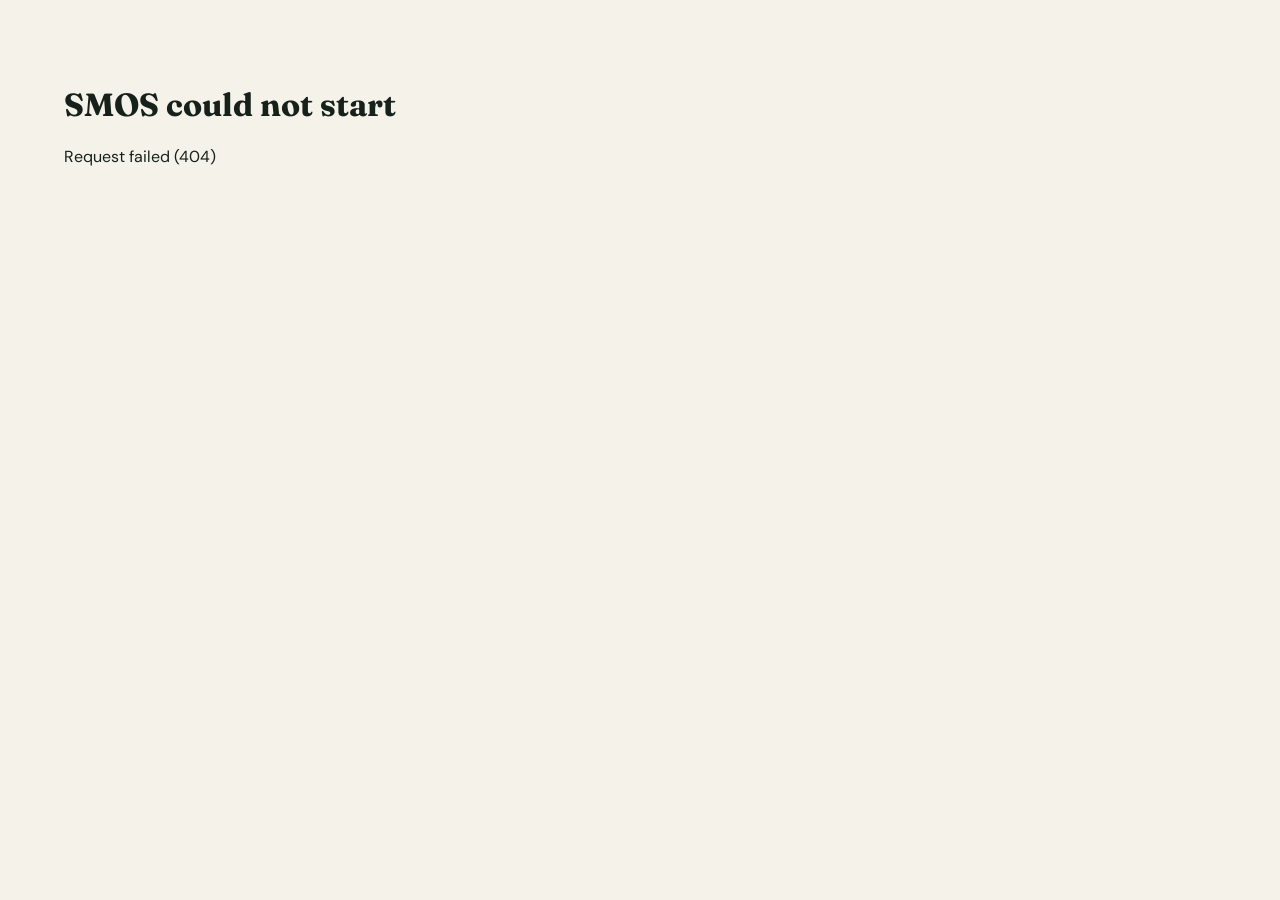
==== static/index.html @ bf92bdf3 "Launch SMOS v0.1.0" ====
<!doctype html>
<html lang="en">
  <head>
    <meta charset="UTF-8" />
    <meta name="viewport" content="width=device-width, initial-scale=1.0" />
    <meta
      name="description"
      content="SMOS is a multilingual, voice-enabled smart food ordering system for guests and restaurant teams."
    />
    <title>SMOS · Smart Food Ordering System</title>
    <link rel="preconnect" href="https://fonts.googleapis.com" />
    <link rel="preconnect" href="https://fonts.gstatic.com" crossorigin />
    <link
      href="https://fonts.googleapis.com/css2?family=DM+Sans:wght@400;500;600;700&family=Fraunces:opsz,wght@9..144,600;9..144,700&display=swap"
      rel="stylesheet"
    />
    <link rel="stylesheet" href="/static/styles.css" />
  </head>
  <body>
    <header class="topbar">
      <a class="brand" href="/" aria-label="SMOS home">
        <span class="brand-mark" aria-hidden="true">S</span>
        <span><strong>SMOS</strong><small>Smart food ordering</small></span>
      </a>
      <nav class="mode-switch" aria-label="Choose interface">
        <button class="mode-button active" data-view="guest" type="button">
          <span>Guest</span>
        </button>
        <button class="mode-button" data-view="kitchen" type="button">
          <span>Kitchen &amp; waiters</span>
          <b id="new-count" class="count-badge hidden">0</b>
        </button>
      </nav>
      <span id="connection" class="connection"><i></i> Live</span>
    </header>

    <main>
      <section id="guest-view" class="view active">
        <div class="guest-layout">
          <section class="order-panel">
            <div class="eyebrow">Table-side ordering · No app needed</div>
            <h1>Say what you’re<br /><em>in the mood for.</em></h1>
            <p class="lede">
              Speak or type naturally in your language. SMOS translates your order
              for the kitchen while keeping your words visible to you.
            </p>

            <form id="order-form">
              <div class="compact-fields">
                <label>
                  <span>Your name</span>
                  <input id="customer-name" maxlength="80" placeholder="e.g. Amara" />
                </label>
                <label>
                  <span>Table</span>
                  <input id="table-number" maxlength="30" placeholder="e.g. 12" required />
                </label>
                <label>
                  <span>I’m speaking</span>
                  <select id="guest-language" aria-label="Order language"></select>
                </label>
              </div>

              <div class="order-composer">
                <label for="order-text">Describe your order</label>
                <textarea
                  id="order-text"
                  rows="5"
                  maxlength="1500"
                  placeholder="I’d like grilled salmon with lemon rice, no dairy…"
                  required
                ></textarea>
                <div class="composer-actions">
                  <button id="voice-button" class="voice-button" type="button">
                    <span class="mic" aria-hidden="true"></span>
                    <span class="voice-label">Tap to speak</span>
                  </button>
                  <span id="listening-status" class="listening-status"></span>
                  <button id="preview-button" class="text-button" type="button">
                    Visualise dish
                  </button>
                </div>
              </div>

              <div id="translation-card" class="translation-card hidden">
                <div>
                  <span>Kitchen translation</span>
                  <button id="speak-translation" type="button" aria-label="Read translation aloud">◖))</button>
                </div>
                <p id="translated-preview"></p>
              </div>

              <div id="form-message" class="form-message hidden" role="status"></div>
              <button id="submit-order" class="primary-button" type="submit">
                <span>Send order to kitchen</span><b>→</b>
              </button>
            </form>
          </section>

          <aside class="visual-panel">
            <div class="visual-frame">
              <img id="dish-image" alt="AI-generated preview of the described dish" />
              <div id="image-placeholder" class="image-placeholder">
                <div class="plate" aria-hidden="true"><i></i></div>
                <h2>Your idea, plated.</h2>
                <p>Describe a dish and SMOS will visualise it here.</p>
              </div>
              <div id="image-loading" class="image-loading hidden">
                <i></i><span>Imagining your dish…</span>
              </div>
              <span class="ai-label">AI food visualisation</span>
            </div>
            <div class="trust-row">
              <span>✦ Google-powered translation</span>
              <span>✦ Live kitchen delivery</span>
              <span>✦ 30+ languages</span>
            </div>
          </aside>
        </div>
      </section>

      <section id="kitchen-view" class="view">
        <div class="dashboard">
          <div class="dashboard-header">
            <div>
              <div class="eyebrow">Live service dashboard</div>
              <h1>Kitchen pass</h1>
              <p>New guest orders arrive here instantly.</p>
            </div>
            <div class="dashboard-controls">
              <label>
                <span>Display orders in</span>
                <select id="kitchen-language"></select>
              </label>
              <label class="closed-toggle">
                <input id="include-closed" type="checkbox" checked />
                <span>Show completed</span>
              </label>
            </div>
          </div>

          <div class="status-summary" id="status-summary"></div>
          <div id="orders-grid" class="orders-grid"></div>
          <div id="empty-orders" class="empty-orders hidden">
            <span>✓</span>
            <h2>The pass is clear</h2>
            <p>New orders will appear here automatically.</p>
          </div>
        </div>
      </section>
    </main>

    <footer>
      <span>SMOS <b id="version"></b></span>
      <span>Voice availability depends on browser support. Please confirm allergies with staff.</span>
    </footer>

    <template id="order-template">
      <article class="order-card">
        <div class="order-card-head">
          <div><span class="order-number"></span><time></time></div>
          <span class="status-pill"></span>
        </div>
        <div class="order-meta">
          <span class="table-value"></span>
          <span class="customer-value"></span>
        </div>
        <p class="order-copy"></p>
        <details>
          <summary>Original guest wording</summary>
          <p class="original-copy"></p>
        </details>
        <div class="order-actions">
          <button class="speak-order" type="button">◖)) Listen</button>
          <select class="status-select" aria-label="Update order status">
            <option value="new">New</option>
            <option value="accepted">Accepted</option>
            <option value="preparing">Preparing</option>
            <option value="ready">Ready</option>
            <option value="served">Served</option>
            <option value="cancelled">Cancelled</option>
          </select>
        </div>
      </article>
    </template>

    <script src="/static/app.js" defer></script>
  </body>
</html>
---- static/styles.css ----
:root {
  --ink: #17211b;
  --muted: #69736d;
  --paper: #f5f2e9;
  --cream: #fffdf7;
  --line: #dcd9cf;
  --green: #184f3a;
  --green-light: #dce9df;
  --orange: #e46d3b;
  --red: #b83b3b;
  --shadow: 0 18px 55px rgba(22, 39, 30, 0.12);
}

* {
  box-sizing: border-box;
}

html {
  scroll-behavior: smooth;
}

body {
  margin: 0;
  color: var(--ink);
  background: var(--paper);
  font-family: "DM Sans", sans-serif;
  min-height: 100vh;
}

button,
input,
textarea,
select {
  font: inherit;
}

button,
select {
  cursor: pointer;
}

button:focus-visible,
input:focus-visible,
textarea:focus-visible,
select:focus-visible {
  outline: 3px solid rgba(228, 109, 59, 0.35);
  outline-offset: 2px;
}

.topbar {
  height: 76px;
  padding: 0 clamp(20px, 4vw, 68px);
  display: grid;
  grid-template-columns: 1fr auto 1fr;
  align-items: center;
  border-bottom: 1px solid var(--line);
  background: rgba(245, 242, 233, 0.92);
  backdrop-filter: blur(14px);
  position: sticky;
  top: 0;
  z-index: 10;
}

.brand {
  display: inline-flex;
  align-items: center;
  gap: 10px;
  color: inherit;
  text-decoration: none;
  width: max-content;
}

.brand-mark {
  width: 40px;
  height: 40px;
  border-radius: 50% 50% 42% 58%;
  display: grid;
  place-items: center;
  background: var(--green);
  color: white;
  font-family: "Fraunces", serif;
  font-size: 24px;
  transform: rotate(-8deg);
}

.brand > span:last-child {
  display: grid;
}

.brand strong {
  letter-spacing: 0.12em;
  font-size: 15px;
}

.brand small {
  color: var(--muted);
  font-size: 11px;
}

.mode-switch {
  display: flex;
  padding: 4px;
  background: #e8e5dc;
  border-radius: 100px;
}

.mode-button {
  border: 0;
  background: transparent;
  color: var(--muted);
  padding: 8px 18px;
  border-radius: 100px;
  font-size: 13px;
  font-weight: 600;
  display: flex;
  align-items: center;
  gap: 7px;
}

.mode-button.active {
  background: var(--cream);
  color: var(--ink);
  box-shadow: 0 2px 8px rgba(22, 39, 30, 0.08);
}

.count-badge {
  background: var(--orange);
  color: white;
  padding: 1px 6px;
  min-width: 19px;
  border-radius: 20px;
  font-size: 11px;
}

.connection {
  justify-self: end;
  color: var(--green);
  font-size: 12px;
  font-weight: 600;
}

.connection i {
  width: 7px;
  height: 7px;
  border-radius: 50%;
  display: inline-block;
  margin-right: 6px;
  background: #38a56a;
  box-shadow: 0 0 0 4px rgba(56, 165, 106, 0.12);
}

.connection.offline {
  color: var(--red);
}

.connection.offline i {
  background: var(--red);
  box-shadow: none;
}

.view {
  display: none;
}

.view.active {
  display: block;
}

.guest-layout {
  min-height: calc(100vh - 122px);
  display: grid;
  grid-template-columns: minmax(440px, 0.92fr) minmax(440px, 1.08fr);
}

.order-panel {
  padding: clamp(48px, 6vw, 92px) clamp(28px, 6vw, 100px);
}

.eyebrow {
  text-transform: uppercase;
  letter-spacing: 0.16em;
  color: var(--orange);
  font-size: 11px;
  font-weight: 700;
  margin-bottom: 14px;
}

h1,
h2 {
  font-family: "Fraunces", serif;
}

.order-panel h1,
.dashboard-header h1 {
  font-size: clamp(44px, 5vw, 70px);
  line-height: 0.98;
  letter-spacing: -0.045em;
  margin: 0;
}

.order-panel h1 em {
  color: var(--green);
  font-weight: 600;
}

.lede {
  color: var(--muted);
  line-height: 1.65;
  max-width: 580px;
  margin: 24px 0 34px;
}

.compact-fields {
  display: grid;
  grid-template-columns: 1fr 0.65fr 1.15fr;
  gap: 12px;
}

label > span,
.order-composer > label {
  display: block;
  color: var(--muted);
  font-size: 11px;
  font-weight: 700;
  letter-spacing: 0.05em;
  margin: 0 0 7px 2px;
  text-transform: uppercase;
}

input,
select,
textarea {
  width: 100%;
  border: 1px solid var(--line);
  background: var(--cream);
  color: var(--ink);
  border-radius: 10px;
}

input,
select {
  height: 44px;
  padding: 0 12px;
}

.order-composer {
  background: var(--cream);
  border: 1px solid var(--line);
  border-radius: 16px;
  margin-top: 14px;
  padding: 17px;
  box-shadow: 0 7px 26px rgba(22, 39, 30, 0.045);
}

.order-composer textarea {
  border: 0;
  padding: 2px;
  resize: vertical;
  min-height: 105px;
  line-height: 1.55;
  font-size: 16px;
}

.order-composer textarea:focus-visible {
  outline: 0;
}

.composer-actions {
  padding-top: 12px;
  border-top: 1px solid var(--line);
  display: flex;
  align-items: center;
  gap: 12px;
}

.voice-button,
.text-button,
.translation-card button,
.speak-order {
  border: 0;
  background: transparent;
  color: var(--green);
  font-weight: 700;
}

.voice-button {
  display: flex;
  align-items: center;
  gap: 8px;
  padding: 7px 10px;
  border-radius: 9px;
  background: var(--green-light);
  font-size: 13px;
}

.voice-button.listening {
  background: #fbe4da;
  color: var(--red);
  animation: pulse 1.4s infinite;
}

.mic {
  width: 11px;
  height: 15px;
  border: 2px solid currentColor;
  border-radius: 8px;
  position: relative;
}

.mic::after {
  content: "";
  position: absolute;
  width: 15px;
  height: 8px;
  border: 2px solid currentColor;
  border-top: 0;
  border-radius: 0 0 10px 10px;
  left: -4px;
  top: 7px;
}

.listening-status {
  color: var(--muted);
  font-size: 12px;
}

.text-button {
  margin-left: auto;
  font-size: 12px;
}

.translation-card {
  border-left: 3px solid var(--green);
  margin: 14px 4px;
  padding: 10px 15px;
  background: rgba(220, 233, 223, 0.55);
}

.translation-card > div {
  display: flex;
  justify-content: space-between;
  color: var(--green);
  font-size: 10px;
  font-weight: 700;
  letter-spacing: 0.08em;
  text-transform: uppercase;
}

.translation-card p {
  margin: 7px 0 0;
  line-height: 1.5;
}

.primary-button {
  width: 100%;
  height: 54px;
  border: 0;
  border-radius: 12px;
  background: var(--green);
  color: white;
  margin-top: 16px;
  padding: 0 20px;
  display: flex;
  justify-content: space-between;
  align-items: center;
  font-weight: 700;
}

.primary-button:hover {
  background: #0e3e2b;
}

.primary-button:disabled {
  opacity: 0.55;
  cursor: wait;
}

.form-message {
  margin-top: 12px;
  padding: 11px 13px;
  border-radius: 9px;
  font-size: 13px;
}

.form-message.success {
  color: var(--green);
  background: var(--green-light);
}

.form-message.error {
  color: var(--red);
  background: #f9e2e2;
}

.visual-panel {
  background: var(--green);
  padding: clamp(25px, 4vw, 68px);
  display: flex;
  flex-direction: column;
  justify-content: center;
  overflow: hidden;
}

.visual-frame {
  min-height: 570px;
  position: relative;
  overflow: hidden;
  border-radius: 28px 90px 28px 28px;
  background: #123e2e;
  box-shadow: var(--shadow);
}

.visual-frame > img {
  width: 100%;
  height: 100%;
  min-height: 570px;
  object-fit: cover;
  display: none;
}

.visual-frame > img.visible {
  display: block;
  animation: reveal 0.7s ease both;
}

.image-placeholder {
  min-height: 570px;
  padding: 40px;
  display: grid;
  align-content: center;
  justify-items: center;
  text-align: center;
  color: white;
  background:
    radial-gradient(circle at 50% 45%, rgba(255, 255, 255, 0.09), transparent 28%),
    repeating-radial-gradient(circle at 50% 45%, transparent 0 38px, rgba(255, 255, 255, 0.025) 39px 40px);
}

.image-placeholder h2 {
  margin: 25px 0 4px;
  font-size: 32px;
}

.image-placeholder p {
  max-width: 300px;
  opacity: 0.7;
}

.plate {
  width: 170px;
  height: 170px;
  border: 2px solid rgba(255, 255, 255, 0.5);
  border-radius: 50%;
  display: grid;
  place-items: center;
  box-shadow: inset 0 0 0 18px rgba(255, 255, 255, 0.04);
}

.plate i {
  width: 82px;
  height: 62px;
  border-radius: 60% 40% 55% 45%;
  background: var(--orange);
  transform: rotate(-18deg);
  opacity: 0.85;
}

.ai-label {
  position: absolute;
  top: 20px;
  left: 20px;
  padding: 7px 11px;
  background: rgba(15, 28, 20, 0.7);
  color: white;
  backdrop-filter: blur(8px);
  border-radius: 100px;
  font-size: 10px;
  letter-spacing: 0.08em;
  text-transform: uppercase;
}

.image-loading {
  position: absolute;
  inset: 0;
  background: rgba(18, 62, 46, 0.9);
  color: white;
  display: flex;
  align-items: center;
  justify-content: center;
  gap: 12px;
}

.image-loading i {
  width: 22px;
  height: 22px;
  border: 2px solid rgba(255, 255, 255, 0.3);
  border-top-color: white;
  border-radius: 50%;
  animation: spin 0.8s linear infinite;
}

.trust-row {
  margin-top: 20px;
  color: rgba(255, 255, 255, 0.7);
  display: flex;
  justify-content: space-between;
  gap: 12px;
  font-size: 11px;
}

.dashboard {
  min-height: calc(100vh - 122px);
  padding: clamp(38px, 5vw, 72px) clamp(20px, 5vw, 72px);
  max-width: 1500px;
  margin: auto;
}

.dashboard-header {
  display: flex;
  justify-content: space-between;
  align-items: end;
  gap: 30px;
}

.dashboard-header h1 {
  font-size: clamp(42px, 5vw, 66px);
}

.dashboard-header p {
  color: var(--muted);
  margin-bottom: 0;
}

.dashboard-controls {
  display: flex;
  align-items: end;
  gap: 18px;
}

.dashboard-controls select {
  min-width: 220px;
}

.closed-toggle {
  height: 44px;
  display: flex;
  align-items: center;
  gap: 8px;
}

.closed-toggle input {
  width: 16px;
  height: 16px;
}

.closed-toggle span {
  margin: 0;
  white-space: nowrap;
  text-transform: none;
  letter-spacing: 0;
}

.status-summary {
  display: flex;
  gap: 10px;
  margin: 35px 0 20px;
  flex-wrap: wrap;
}

.summary-chip {
  background: var(--cream);
  border: 1px solid var(--line);
  border-radius: 100px;
  padding: 8px 13px;
  color: var(--muted);
  font-size: 12px;
}

.summary-chip b {
  color: var(--ink);
  margin-right: 4px;
}

.orders-grid {
  display: grid;
  grid-template-columns: repeat(3, minmax(0, 1fr));
  gap: 16px;
}

.order-card {
  background: var(--cream);
  border: 1px solid var(--line);
  border-radius: 15px;
  padding: 18px;
  box-shadow: 0 8px 25px rgba(22, 39, 30, 0.045);
}

.order-card[data-status="new"] {
  border-top: 4px solid var(--orange);
}

.order-card[data-status="ready"] {
  border-top: 4px solid #2b9560;
}

.order-card[data-status="served"],
.order-card[data-status="cancelled"] {
  opacity: 0.65;
}

.order-card-head,
.order-meta,
.order-actions {
  display: flex;
  justify-content: space-between;
  align-items: center;
  gap: 10px;
}

.order-number {
  display: block;
  font-size: 20px;
  font-family: "Fraunces", serif;
  font-weight: 700;
}

.order-card time {
  color: var(--muted);
  font-size: 11px;
}

.status-pill {
  padding: 5px 9px;
  border-radius: 100px;
  background: #eceae3;
  color: var(--muted);
  text-transform: capitalize;
  font-size: 10px;
  font-weight: 700;
}

.status-pill[data-status="new"] {
  color: #9d411c;
  background: #fae4d9;
}

.status-pill[data-status="ready"] {
  color: var(--green);
  background: var(--green-light);
}

.order-meta {
  justify-content: flex-start;
  color: var(--muted);
  font-size: 11px;
  margin: 16px 0 12px;
}

.order-meta span {
  padding: 5px 8px;
  border: 1px solid var(--line);
  border-radius: 6px;
}

.order-copy {
  min-height: 74px;
  line-height: 1.55;
  margin: 0 0 13px;
}

.order-card details {
  border-top: 1px solid var(--line);
  padding-top: 10px;
  color: var(--muted);
  font-size: 12px;
}

.order-card summary {
  cursor: pointer;
  font-weight: 600;
}

.original-copy {
  line-height: 1.5;
}

.order-actions {
  border-top: 1px solid var(--line);
  margin-top: 12px;
  padding-top: 12px;
}

.speak-order {
  font-size: 11px;
  padding: 0;
}

.status-select {
  width: auto;
  height: 34px;
  font-size: 11px;
}

.empty-orders {
  text-align: center;
  padding: 90px 20px;
  color: var(--muted);
}

.empty-orders > span {
  width: 50px;
  height: 50px;
  border-radius: 50%;
  display: grid;
  place-items: center;
  margin: auto;
  background: var(--green-light);
  color: var(--green);
}

.empty-orders h2 {
  color: var(--ink);
  margin-bottom: 0;
}

footer {
  min-height: 46px;
  border-top: 1px solid var(--line);
  color: var(--muted);
  display: flex;
  align-items: center;
  justify-content: space-between;
  gap: 20px;
  padding: 10px clamp(20px, 4vw, 68px);
  font-size: 10px;
}

.hidden {
  display: none !important;
}

@keyframes spin {
  to { transform: rotate(360deg); }
}

@keyframes pulse {
  50% { box-shadow: 0 0 0 5px rgba(228, 109, 59, 0.12); }
}

@keyframes reveal {
  from { opacity: 0; transform: scale(1.025); }
}

@media (max-width: 1000px) {
  .guest-layout {
    grid-template-columns: 1fr;
  }

  .visual-panel {
    order: -1;
    padding: 22px;
  }

  .visual-frame,
  .visual-frame > img,
  .image-placeholder {
    min-height: 430px;
  }

  .trust-row {
    justify-content: center;
    flex-wrap: wrap;
  }

  .orders-grid {
    grid-template-columns: repeat(2, minmax(0, 1fr));
  }
}

@media (max-width: 680px) {
  .topbar {
    grid-template-columns: 1fr auto;
    height: auto;
    min-height: 68px;
    padding: 10px 16px;
  }

  .brand small,
  .connection {
    display: none;
  }

  .mode-switch {
    justify-self: end;
  }

  .mode-button {
    padding: 8px 11px;
    font-size: 11px;
  }

  .order-panel {
    padding: 38px 20px 52px;
  }

  .order-panel h1 {
    font-size: 43px;
  }

  .compact-fields {
    grid-template-columns: 1fr 0.7fr;
  }

  .compact-fields label:last-child {
    grid-column: 1 / -1;
  }

  .visual-frame,
  .visual-frame > img,
  .image-placeholder {
    min-height: 340px;
  }

  .dashboard-header {
    display: block;
  }

  .dashboard-controls {
    margin-top: 25px;
    align-items: center;
    flex-wrap: wrap;
  }

  .dashboard-controls label:first-child {
    flex: 1 1 100%;
  }

  .orders-grid {
    grid-template-columns: 1fr;
  }

  footer {
    display: block;
    text-align: center;
  }

  footer span {
    display: block;
    margin: 3px;
  }
}
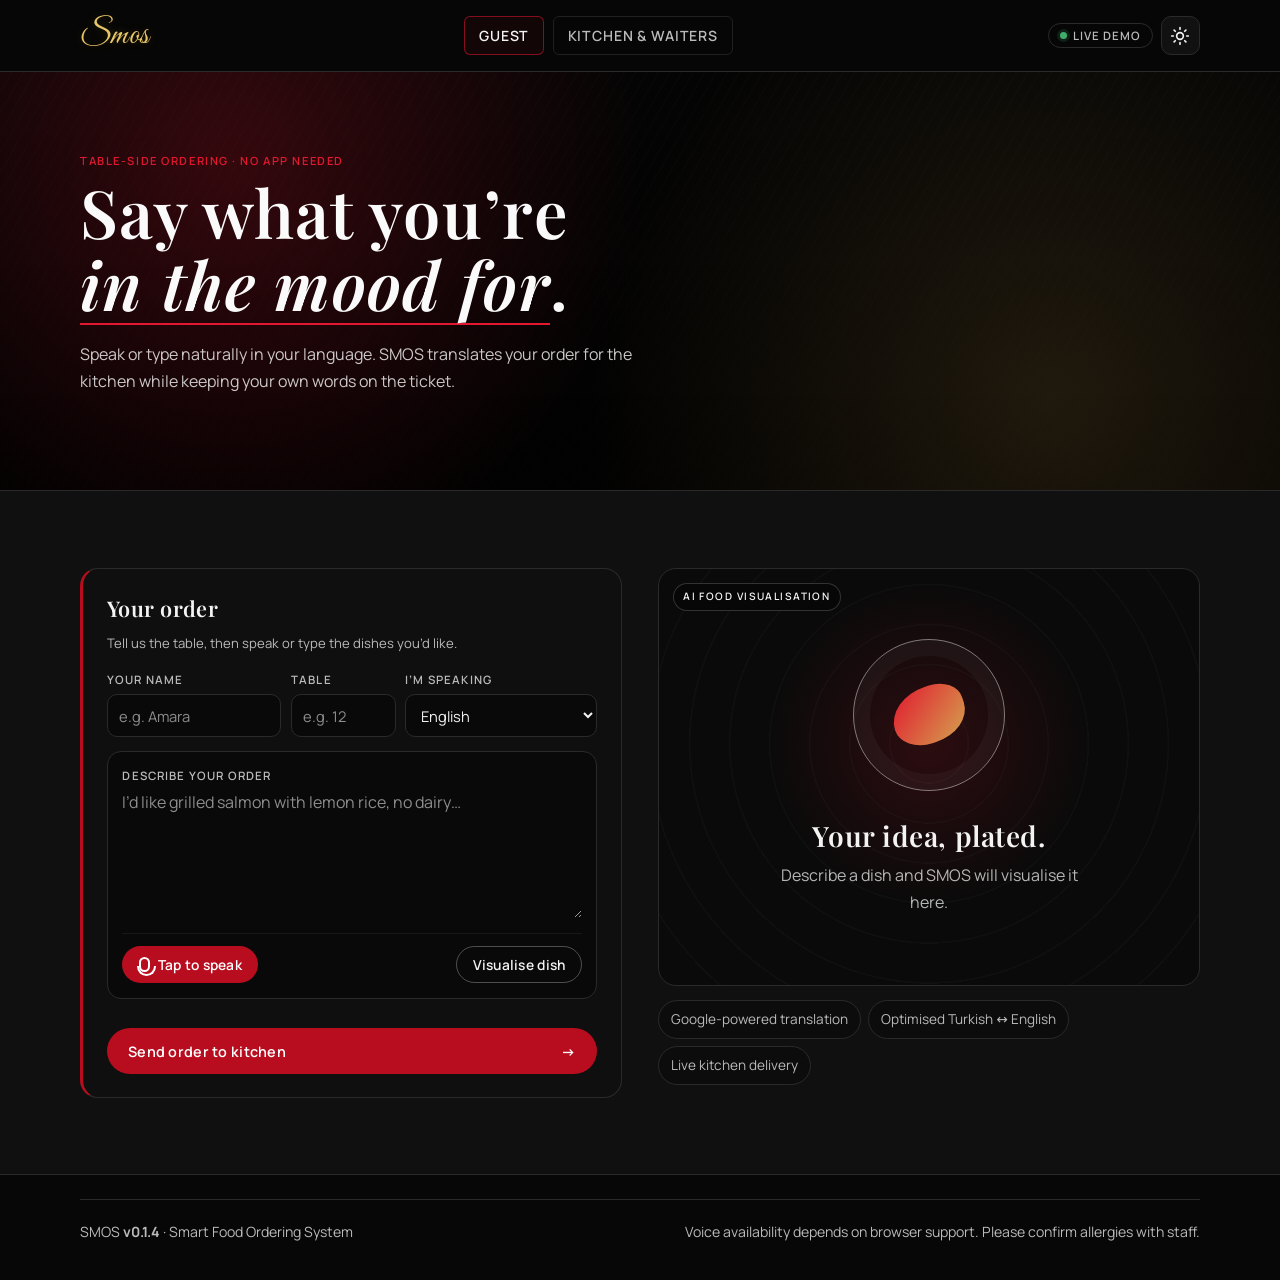
==== commit 9aa0e823: "Adopt Corner Cafe design system for SMOS v0.1.4" ====
--- a/static/index.html
+++ b/static/index.html
@@ -1,59 +1,96 @@
-<!doctype html>
-<html lang="en">
-  <head>
-    <meta charset="UTF-8" />
-    <meta name="viewport" content="width=device-width, initial-scale=1.0" />
-    <meta
-      name="description"
-      content="SMOS is a multilingual, voice-enabled smart food ordering system for guests and restaurant teams."
-    />
-    <title>SMOS · Smart Food Ordering System</title>
-    <link rel="preconnect" href="https://fonts.googleapis.com" />
-    <link rel="preconnect" href="https://fonts.gstatic.com" crossorigin />
-    <link
-      href="https://fonts.googleapis.com/css2?family=DM+Sans:wght@400;500;600;700&family=Fraunces:opsz,wght@9..144,600;9..144,700&display=swap"
-      rel="stylesheet"
-    />
-    <link rel="stylesheet" href="/static/styles.css" />
-  </head>
-  <body>
-    <header class="topbar">
-      <a class="brand" href="/" aria-label="SMOS home">
-        <span class="brand-mark" aria-hidden="true">S</span>
-        <span><strong>SMOS</strong><small>Smart food ordering</small></span>
+<!DOCTYPE html>
+<html lang="en" data-theme="dark">
+<head>
+  <meta charset="UTF-8">
+  <meta name="viewport" content="width=device-width, initial-scale=1.0, viewport-fit=cover">
+  <meta id="meta-theme-color" name="theme-color" content="#070707">
+  <script>
+    (function () {
+      try {
+        var k = "smos-theme";
+        var t = localStorage.getItem(k);
+        var th = t === "light" ? "light" : "dark";
+        document.documentElement.setAttribute("data-theme", th);
+        var meta = document.getElementById("meta-theme-color");
+        if (meta) meta.setAttribute("content", th === "light" ? "#f6f3ee" : "#070707");
+      } catch (e) {
+        document.documentElement.setAttribute("data-theme", "dark");
+      }
+    })();
+  </script>
+  <title>SMOS | Smart Food Ordering System · Voice ordering in any language</title>
+  <meta name="description" content="SMOS takes spoken or typed food orders in any language, translates them for the kitchen, and delivers them live to waiters and chefs.">
+  <link rel="preconnect" href="https://fonts.googleapis.com">
+  <link rel="preconnect" href="https://fonts.gstatic.com" crossorigin>
+  <link rel="dns-prefetch" href="https://image.pollinations.ai">
+  <link rel="stylesheet" href="/static/styles.css?v=0.1.4">
+  <link
+    rel="stylesheet"
+    href="https://fonts.googleapis.com/css2?family=Great+Vibes&family=Manrope:wght@400;500;600&family=Playfair+Display:ital,wght@0,500;0,600;0,700;1,500&display=swap"
+    media="print"
+    onload="this.media='all';this.onload=null">
+  <noscript>
+    <link rel="stylesheet" href="https://fonts.googleapis.com/css2?family=Great+Vibes&family=Manrope:wght@400;500;600&family=Playfair+Display:ital,wght@0,500;0,600;0,700;1,500&display=swap">
+  </noscript>
+</head>
+<body>
+  <header class="site-header">
+    <div class="container nav-wrap">
+      <a class="brand" href="#order" aria-label="SMOS home">
+        <span class="brand-wordmark" aria-hidden="true">Smos</span>
+        <span class="brand-sr-only">SMOS</span>
       </a>
-      <nav class="mode-switch" aria-label="Choose interface">
-        <button class="mode-button active" data-view="guest" type="button">
-          <span>Guest</span>
-        </button>
-        <button class="mode-button" data-view="kitchen" type="button">
-          <span>Kitchen &amp; waiters</span>
+      <nav class="nav nav-desktop" aria-label="Choose interface">
+        <button type="button" class="tab-btn is-active" data-view="guest">Guest</button>
+        <button type="button" class="tab-btn" data-view="kitchen">
+          Kitchen &amp; waiters
           <b id="new-count" class="count-badge hidden">0</b>
         </button>
       </nav>
-      <span id="connection" class="connection"><i></i> Live</span>
-    </header>
-
-    <main>
-      <section id="guest-view" class="view active">
-        <div class="guest-layout">
-          <section class="order-panel">
-            <div class="eyebrow">Table-side ordering · No app needed</div>
-            <h1>Say what you’re<br /><em>in the mood for.</em></h1>
-            <p class="lede">
-              Speak or type naturally in your language. SMOS translates your order
-              for the kitchen while keeping your words visible to you.
-            </p>
-
-            <form id="order-form">
+      <div class="nav-actions">
+        <span id="connection" class="open-now-chip" role="status"><i></i> Live</span>
+        <button type="button" class="theme-toggle" data-theme-toggle aria-label="Switch to light theme" title="Theme">
+          <svg class="theme-icon theme-icon-sun" xmlns="http://www.w3.org/2000/svg" width="20" height="20" viewBox="0 0 24 24" fill="none" stroke="currentColor" stroke-width="2" stroke-linecap="round" stroke-linejoin="round" aria-hidden="true">
+            <circle cx="12" cy="12" r="4"/>
+            <path d="M12 2v2M12 20v2M4.93 4.93l1.41 1.41M17.66 17.66l1.41 1.41M2 12h2M20 12h2M6.34 17.66l-1.41 1.41M19.07 4.93l-1.41 1.41"/>
+          </svg>
+          <svg class="theme-icon theme-icon-moon" xmlns="http://www.w3.org/2000/svg" width="20" height="20" viewBox="0 0 24 24" fill="none" stroke="currentColor" stroke-width="2" stroke-linecap="round" stroke-linejoin="round" aria-hidden="true">
+            <path d="M21 12.79A9 9 0 1 1 11.21 3 7 7 0 0 0 21 12.79z"/>
+          </svg>
+        </button>
+      </div>
+    </div>
+  </header>
+
+  <main id="order">
+    <section id="guest-view" class="view is-active">
+      <section class="hero">
+        <div class="hero-overlay"></div>
+        <div class="container hero-content">
+          <p class="eyebrow">Table-side ordering · No app needed</p>
+          <h1>Say what you’re <span class="hero-brand">in the mood for</span>.</h1>
+          <p class="hero-subtext">
+            Speak or type naturally in your language. SMOS translates your order for the
+            kitchen while keeping your own words on the ticket.
+          </p>
+        </div>
+      </section>
+
+      <section class="section section-dark">
+        <div class="container guest-layout">
+          <div class="card order-panel accent-border">
+            <h2 class="form-title">Your order</h2>
+            <p class="form-hint">Tell us the table, then speak or type the dishes you’d like.</p>
+
+            <form id="order-form" class="reserve-form">
               <div class="compact-fields">
                 <label>
                   <span>Your name</span>
-                  <input id="customer-name" maxlength="80" placeholder="e.g. Amara" />
+                  <input id="customer-name" maxlength="80" placeholder="e.g. Amara">
                 </label>
                 <label>
                   <span>Table</span>
-                  <input id="table-number" maxlength="30" placeholder="e.g. 12" required />
+                  <input id="table-number" maxlength="30" placeholder="e.g. 12" required>
                 </label>
                 <label>
                   <span>I’m speaking</span>
@@ -63,69 +100,62 @@
 
               <div class="order-composer">
                 <label for="order-text">Describe your order</label>
-                <textarea
-                  id="order-text"
-                  rows="5"
-                  maxlength="1500"
-                  placeholder="I’d like grilled salmon with lemon rice, no dairy…"
-                  required
-                ></textarea>
+                <textarea id="order-text" rows="5" maxlength="1500"
+                  placeholder="I’d like grilled salmon with lemon rice, no dairy…" required></textarea>
                 <div class="composer-actions">
-                  <button id="voice-button" class="voice-button" type="button">
+                  <button id="voice-button" class="btn btn-small voice-button" type="button">
                     <span class="mic" aria-hidden="true"></span>
                     <span class="voice-label">Tap to speak</span>
                   </button>
                   <span id="listening-status" class="listening-status"></span>
-                  <button id="preview-button" class="text-button" type="button">
-                    Visualise dish
-                  </button>
+                  <button id="preview-button" class="btn btn-outline btn-small" type="button">Visualise dish</button>
                 </div>
               </div>
 
               <div id="translation-card" class="translation-card hidden">
-                <div>
-                  <span>Kitchen translation</span>
-                  <button id="speak-translation" type="button" aria-label="Read translation aloud">◖))</button>
+                <div class="translation-card__head">
+                  <span class="eyebrow">Kitchen translation</span>
+                  <button id="speak-translation" type="button" class="link-btn" aria-label="Read translation aloud">◖)) Listen</button>
                 </div>
                 <p id="translated-preview"></p>
               </div>
 
               <div id="form-message" class="form-message hidden" role="status"></div>
-              <button id="submit-order" class="primary-button" type="submit">
+              <button id="submit-order" class="btn btn-block" type="submit">
                 <span>Send order to kitchen</span><b>→</b>
               </button>
             </form>
-          </section>
+          </div>
 
           <aside class="visual-panel">
             <div class="visual-frame">
-              <img id="dish-image" alt="AI-generated preview of the described dish" />
+              <img id="dish-image" alt="AI-generated preview of the described dish">
               <div id="image-placeholder" class="image-placeholder">
                 <div class="plate" aria-hidden="true"><i></i></div>
                 <h2>Your idea, plated.</h2>
                 <p>Describe a dish and SMOS will visualise it here.</p>
               </div>
-              <div id="image-loading" class="image-loading hidden">
-                <i></i><span>Imagining your dish…</span>
-              </div>
-              <span class="ai-label">AI food visualisation</span>
-            </div>
-            <div class="trust-row">
-              <span>✦ Google-powered translation</span>
-              <span>✦ Live kitchen delivery</span>
-              <span>✦ 30+ languages</span>
+              <div id="image-loading" class="image-loading hidden"><i></i><span>Imagining your dish…</span></div>
+              <span class="frame-label">AI food visualisation</span>
+            </div>
+            <div class="chips-row">
+              <span class="chip chip-static">Google-powered translation</span>
+              <span class="chip chip-static">Optimised Turkish ↔ English</span>
+              <span class="chip chip-static">Live kitchen delivery</span>
             </div>
           </aside>
         </div>
       </section>
-
-      <section id="kitchen-view" class="view">
-        <div class="dashboard">
+    </section>
+
+    <section id="kitchen-view" class="view">
+      <section class="section">
+        <div class="container">
           <div class="dashboard-header">
             <div>
-              <div class="eyebrow">Live service dashboard</div>
-              <h1>Kitchen pass</h1>
-              <p>New guest orders arrive here instantly.</p>
+              <p class="eyebrow">Live service dashboard</p>
+              <h2 class="dashboard-title">Kitchen pass</h2>
+              <p class="section-lede">New guest orders arrive here instantly, in your chosen language.</p>
             </div>
             <div class="dashboard-controls">
               <label>
@@ -133,7 +163,7 @@
                 <select id="kitchen-language"></select>
               </label>
               <label class="closed-toggle">
-                <input id="include-closed" type="checkbox" checked />
+                <input id="include-closed" type="checkbox" checked>
                 <span>Show completed</span>
               </label>
             </div>
@@ -142,48 +172,54 @@
           <div class="status-summary" id="status-summary"></div>
           <div id="orders-grid" class="orders-grid"></div>
           <div id="empty-orders" class="empty-orders hidden">
-            <span>✓</span>
-            <h2>The pass is clear</h2>
+            <span aria-hidden="true">✓</span>
+            <h3>The pass is clear</h3>
             <p>New orders will appear here automatically.</p>
           </div>
         </div>
       </section>
-    </main>
-
-    <footer>
-      <span>SMOS <b id="version"></b></span>
+    </section>
+  </main>
+
+  <footer class="site-footer">
+    <div class="container footer-wrap">
+      <span>SMOS <b id="version"></b> · Smart Food Ordering System</span>
       <span>Voice availability depends on browser support. Please confirm allergies with staff.</span>
-    </footer>
-
-    <template id="order-template">
-      <article class="order-card">
-        <div class="order-card-head">
-          <div><span class="order-number"></span><time></time></div>
-          <span class="status-pill"></span>
-        </div>
-        <div class="order-meta">
-          <span class="table-value"></span>
-          <span class="customer-value"></span>
-        </div>
-        <p class="order-copy"></p>
-        <details>
-          <summary>Original guest wording</summary>
-          <p class="original-copy"></p>
-        </details>
-        <div class="order-actions">
-          <button class="speak-order" type="button">◖)) Listen</button>
-          <select class="status-select" aria-label="Update order status">
-            <option value="new">New</option>
-            <option value="accepted">Accepted</option>
-            <option value="preparing">Preparing</option>
-            <option value="ready">Ready</option>
-            <option value="served">Served</option>
-            <option value="cancelled">Cancelled</option>
-          </select>
-        </div>
-      </article>
-    </template>
-
-    <script src="/static/app.js" defer></script>
-  </body>
+    </div>
+  </footer>
+
+  <template id="order-template">
+    <article class="order-card card">
+      <div class="order-card-head">
+        <div>
+          <span class="order-number"></span>
+          <time></time>
+        </div>
+        <span class="status-pill"></span>
+      </div>
+      <div class="order-meta">
+        <span class="chip chip-static table-value"></span>
+        <span class="chip chip-static customer-value"></span>
+      </div>
+      <p class="order-copy"></p>
+      <details>
+        <summary>Original guest wording</summary>
+        <p class="original-copy"></p>
+      </details>
+      <div class="order-actions">
+        <button class="link-btn speak-order" type="button">◖)) Listen</button>
+        <select class="status-select" aria-label="Update order status">
+          <option value="new">New</option>
+          <option value="accepted">Accepted</option>
+          <option value="preparing">Preparing</option>
+          <option value="ready">Ready</option>
+          <option value="served">Served</option>
+          <option value="cancelled">Cancelled</option>
+        </select>
+      </div>
+    </article>
+  </template>
+
+  <script src="/static/app.js?v=0.1.4" defer></script>
+</body>
 </html>
--- a/static/styles.css
+++ b/static/styles.css
@@ -1,37 +1,113 @@
 :root {
-  --ink: #17211b;
-  --muted: #69736d;
-  --paper: #f5f2e9;
-  --cream: #fffdf7;
-  --line: #dcd9cf;
-  --green: #184f3a;
-  --green-light: #dce9df;
-  --orange: #e46d3b;
-  --red: #b83b3b;
-  --shadow: 0 18px 55px rgba(22, 39, 30, 0.12);
+  color-scheme: dark;
+  --font-display: "Playfair Display", Georgia, "Times New Roman", serif;
+  --font-body: "Manrope", system-ui, -apple-system, "Segoe UI", sans-serif;
+  --bg: #070707;
+  --surface: #101010;
+  --text: #f3f3f3;
+  --muted: #bababa;
+  --red: #b80d1f;
+  --red-bright: #e1182f;
+  --white: #ffffff;
+  --border: #2a2a2a;
+  --card: #0f0f0f;
+  --input-bg: #090909;
+  --nav-toggle-bg: #111;
+  --header-bg: rgba(7, 7, 7, 0.88);
+  --chip-bg: #0c0c0c;
+  --row-border: rgba(255, 255, 255, 0.06);
+  --hero-bg: #050505;
+  --section-alt-bg: linear-gradient(180deg, #080808 0%, #060606 100%);
+  --hero-text: #fafafa;
+  --hero-muted: rgba(255, 255, 255, 0.78);
+  --gold: #d4a34f;
+  --gold-soft: #e8c878;
+}
+
+html[data-theme="light"] {
+  color-scheme: light;
+  --bg: #f6f3ee;
+  --surface: #ffffff;
+  --text: #1c1b19;
+  --muted: #5e5a53;
+  --border: #e0d9ce;
+  --card: #ffffff;
+  --input-bg: #fffcf7;
+  --nav-toggle-bg: #ebe6df;
+  --header-bg: rgba(255, 255, 255, 0.9);
+  --chip-bg: #f3efe8;
+  --row-border: rgba(0, 0, 0, 0.08);
+  --hero-bg: #121212;
+  --section-alt-bg: linear-gradient(180deg, #faf8f5 0%, #f3efe8 100%);
+}
+
+html {
+  scroll-behavior: smooth;
+}
+
+@media (prefers-reduced-motion: reduce) {
+  html {
+    scroll-behavior: auto;
+  }
+
+  * {
+    animation-duration: 0.001ms !important;
+    transition-duration: 0.001ms !important;
+  }
 }
 
 * {
   box-sizing: border-box;
 }
 
-html {
-  scroll-behavior: smooth;
-}
-
+html,
 body {
   margin: 0;
-  color: var(--ink);
-  background: var(--paper);
-  font-family: "DM Sans", sans-serif;
-  min-height: 100vh;
+  padding: 0;
+}
+
+body {
+  font-family: var(--font-body);
+  background: var(--bg);
+  color: var(--text);
+  line-height: 1.65;
+  font-weight: 400;
+  font-feature-settings: "kern" 1, "liga" 1;
+  -webkit-font-smoothing: antialiased;
+}
+
+h1,
+h2,
+h3 {
+  font-family: var(--font-display);
+  font-weight: 600;
+  letter-spacing: 0.02em;
+  margin-top: 0;
+  font-feature-settings: "kern" 1, "liga" 1, "lnum" 1;
+}
+
+h1 {
+  font-size: clamp(2.5rem, 5.2vw, 4.75rem);
+  margin-bottom: 0.5rem;
+  line-height: 1.08;
+  max-width: 16ch;
+}
+
+h2 {
+  font-size: clamp(1.85rem, 3.5vw, 3rem);
+  margin-bottom: 0.8rem;
+}
+
+a {
+  color: inherit;
+  text-decoration: none;
 }
 
 button,
 input,
 textarea,
 select {
-  font: inherit;
+  font-family: inherit;
 }
 
 button,
@@ -39,226 +115,433 @@
   cursor: pointer;
 }
 
-button:focus-visible,
-input:focus-visible,
-textarea:focus-visible,
-select:focus-visible {
-  outline: 3px solid rgba(228, 109, 59, 0.35);
+:focus-visible {
+  outline: 2px solid var(--red-bright);
   outline-offset: 2px;
 }
 
-.topbar {
-  height: 76px;
-  padding: 0 clamp(20px, 4vw, 68px);
-  display: grid;
-  grid-template-columns: 1fr auto 1fr;
-  align-items: center;
-  border-bottom: 1px solid var(--line);
-  background: rgba(245, 242, 233, 0.92);
-  backdrop-filter: blur(14px);
+.container {
+  width: min(1120px, 92%);
+  margin: 0 auto;
+}
+
+.hidden {
+  display: none !important;
+}
+
+/* Header */
+.site-header {
   position: sticky;
   top: 0;
   z-index: 10;
+  background: var(--header-bg);
+  backdrop-filter: blur(12px);
+  -webkit-backdrop-filter: blur(12px);
+  border-bottom: 1px solid var(--border);
+}
+
+.nav-wrap {
+  display: flex;
+  justify-content: space-between;
+  align-items: center;
+  padding: 1rem 0;
+  gap: 1rem;
 }
 
 .brand {
   display: inline-flex;
   align-items: center;
-  gap: 10px;
-  color: inherit;
-  text-decoration: none;
-  width: max-content;
-}
-
-.brand-mark {
-  width: 40px;
-  height: 40px;
-  border-radius: 50% 50% 42% 58%;
-  display: grid;
-  place-items: center;
-  background: var(--green);
-  color: white;
-  font-family: "Fraunces", serif;
-  font-size: 24px;
-  transform: rotate(-8deg);
-}
-
-.brand > span:last-child {
-  display: grid;
-}
-
-.brand strong {
-  letter-spacing: 0.12em;
-  font-size: 15px;
-}
-
-.brand small {
-  color: var(--muted);
-  font-size: 11px;
-}
-
-.mode-switch {
-  display: flex;
-  padding: 4px;
-  background: #e8e5dc;
-  border-radius: 100px;
-}
-
-.mode-button {
-  border: 0;
+  gap: 0.4rem;
+  font-weight: 600;
+  min-width: 0;
+}
+
+.brand-wordmark {
+  font-family: "Great Vibes", "Snell Roundhand", "Segoe Script", cursive;
+  font-weight: 400;
+  font-size: clamp(1.55rem, 3.4vw, 2.05rem);
+  line-height: 1.15;
+  letter-spacing: 0.01em;
+  color: #e8c76a;
+  white-space: nowrap;
+  text-shadow:
+    0 1px 2px rgba(40, 28, 8, 0.45),
+    0 0 10px rgba(212, 175, 55, 0.22);
+}
+
+.brand-sr-only {
+  position: absolute;
+  width: 1px;
+  height: 1px;
+  overflow: hidden;
+  clip: rect(0 0 0 0);
+  white-space: nowrap;
+}
+
+.nav {
+  display: flex;
+  align-items: center;
+  gap: 0.55rem;
+}
+
+.nav-actions {
+  display: flex;
+  align-items: center;
+  gap: 0.5rem;
+}
+
+.open-now-chip {
+  display: inline-flex;
+  align-items: center;
+  gap: 0.4rem;
+  padding: 0.35rem 0.7rem;
+  border: 1px solid var(--border);
+  border-radius: 999px;
+  font-size: 0.72rem;
+  font-weight: 600;
+  letter-spacing: 0.08em;
+  text-transform: uppercase;
+  line-height: 1;
+  white-space: nowrap;
   background: transparent;
   color: var(--muted);
-  padding: 8px 18px;
-  border-radius: 100px;
-  font-size: 13px;
-  font-weight: 600;
-  display: flex;
-  align-items: center;
-  gap: 7px;
-}
-
-.mode-button.active {
-  background: var(--cream);
-  color: var(--ink);
-  box-shadow: 0 2px 8px rgba(22, 39, 30, 0.08);
-}
-
-.count-badge {
-  background: var(--orange);
-  color: white;
-  padding: 1px 6px;
-  min-width: 19px;
-  border-radius: 20px;
-  font-size: 11px;
-}
-
-.connection {
-  justify-self: end;
-  color: var(--green);
-  font-size: 12px;
-  font-weight: 600;
-}
-
-.connection i {
+}
+
+.open-now-chip i {
   width: 7px;
   height: 7px;
   border-radius: 50%;
+  background: #3fae6d;
+  box-shadow: 0 0 0 3px rgba(63, 174, 109, 0.16);
+}
+
+.open-now-chip.offline {
+  color: var(--red-bright);
+  border-color: rgba(225, 24, 47, 0.5);
+}
+
+.open-now-chip.offline i {
+  background: var(--red-bright);
+  box-shadow: none;
+}
+
+.theme-toggle {
+  display: grid;
+  place-items: center;
+  width: 2.45rem;
+  height: 2.45rem;
+  padding: 0;
+  border: 1px solid var(--border);
+  border-radius: 10px;
+  background: var(--nav-toggle-bg);
+  color: var(--text);
+  flex-shrink: 0;
+  transition: border-color 0.2s ease, background 0.2s ease, color 0.2s ease;
+}
+
+.theme-toggle:hover {
+  border-color: var(--red-bright);
+  color: var(--red-bright);
+}
+
+.theme-icon {
+  width: 20px;
+  height: 20px;
+  grid-area: 1 / 1;
+}
+
+html[data-theme="dark"] .theme-icon-moon,
+html[data-theme="light"] .theme-icon-sun {
+  display: none;
+}
+
+/* Shared components */
+.eyebrow {
+  font-family: var(--font-body);
+  color: var(--red-bright);
+  text-transform: uppercase;
+  letter-spacing: 0.14em;
+  font-size: 0.7rem;
+  font-weight: 600;
+  margin: 0 0 0.35rem;
+}
+
+.tab-btn {
+  font-size: 0.88rem;
+  font-weight: 600;
+  letter-spacing: 0.06em;
+  text-transform: uppercase;
+  padding: 0.52rem 0.86rem 0.56rem;
+  border: 1px solid color-mix(in srgb, var(--border) 72%, transparent 28%);
+  border-radius: 6px;
+  background: transparent;
+  color: var(--muted);
+  display: inline-flex;
+  align-items: center;
+  gap: 0.45rem;
+  transition: 180ms ease;
+}
+
+.tab-btn:hover {
+  color: var(--text);
+  border-color: rgba(225, 24, 47, 0.55);
+}
+
+.tab-btn.is-active {
+  color: var(--text);
+  border-color: rgba(225, 24, 47, 0.55);
+  background: rgba(225, 24, 47, 0.06);
+}
+
+.count-badge {
+  background: var(--red);
+  color: var(--white);
+  border-radius: 999px;
+  padding: 0.05rem 0.4rem;
+  font-size: 0.68rem;
+  letter-spacing: 0;
+}
+
+.btn {
+  font-family: var(--font-body);
+  background: var(--red);
+  color: var(--white);
+  border: 1px solid transparent;
+  padding: 0.78rem 1.25rem;
+  border-radius: 999px;
+  font-weight: 600;
+  font-size: 0.9rem;
+  letter-spacing: 0.02em;
+  transition: 180ms ease;
+  display: inline-flex;
+  align-items: center;
+  justify-content: center;
+  gap: 0.5rem;
+}
+
+.btn:hover {
+  background: var(--red-bright);
+  transform: translateY(-1px);
+}
+
+.btn:disabled {
+  opacity: 0.55;
+  cursor: wait;
+  transform: none;
+}
+
+.btn-outline {
+  background: transparent;
+  border-color: rgba(255, 255, 255, 0.28);
+  color: var(--text);
+}
+
+html[data-theme="light"] .btn-outline {
+  border-color: rgba(0, 0, 0, 0.18);
+}
+
+.btn-outline:hover {
+  border-color: var(--red-bright);
+  background: rgba(225, 24, 47, 0.12);
+}
+
+.btn-small {
+  padding: 0.5rem 0.95rem;
+  font-size: 0.86rem;
+}
+
+.btn-block {
+  display: flex;
+  width: 100%;
+  justify-content: space-between;
+  margin-top: 1rem;
+}
+
+.link-btn {
+  border: 0;
+  background: transparent;
+  color: var(--red-bright);
+  font-size: 0.8rem;
+  font-weight: 600;
+  letter-spacing: 0.04em;
+  padding: 0;
+}
+
+.link-btn:hover {
+  color: var(--text);
+}
+
+.card {
+  background: var(--card);
+  border: 1px solid var(--border);
+  border-radius: 18px;
+  padding: 1.4rem 1.5rem;
+}
+
+.accent-border {
+  border-left: 3px solid var(--red);
+}
+
+.chip {
   display: inline-block;
-  margin-right: 6px;
-  background: #38a56a;
-  box-shadow: 0 0 0 4px rgba(56, 165, 106, 0.12);
-}
-
-.connection.offline {
-  color: var(--red);
-}
-
-.connection.offline i {
-  background: var(--red);
-  box-shadow: none;
+  padding: 0.45rem 0.75rem;
+  border-radius: 999px;
+  border: 1px solid var(--border);
+  background: var(--chip-bg);
+  font-size: 0.85rem;
+  color: var(--text);
+}
+
+.chip-static {
+  color: var(--muted);
+}
+
+.section {
+  padding: clamp(2.25rem, 6vw, 5.2rem) 0;
+}
+
+.section-dark {
+  background: var(--surface);
+  border-top: 1px solid var(--border);
+  border-bottom: 1px solid var(--border);
+}
+
+.section-lede {
+  color: var(--muted);
+  margin: 0.35rem 0 0;
+}
+
+.form-title {
+  font-family: var(--font-display);
+  margin: 0 0 0.35rem;
+  font-size: 1.35rem;
+}
+
+.form-hint {
+  font-size: 0.82rem;
+  color: var(--muted);
+  margin: 0 0 1rem;
 }
 
 .view {
   display: none;
 }
 
-.view.active {
+.view.is-active {
   display: block;
 }
 
+/* Hero */
+.hero {
+  position: relative;
+  display: flex;
+  align-items: center;
+  background: var(--hero-bg);
+  min-height: 46vh;
+}
+
+.hero-overlay {
+  position: absolute;
+  inset: 0;
+  z-index: 1;
+  background:
+    radial-gradient(circle at 18% 22%, rgba(225, 24, 47, 0.22), transparent 38%),
+    radial-gradient(circle at 82% 78%, rgba(212, 163, 79, 0.14), transparent 42%),
+    linear-gradient(to bottom, rgba(0, 0, 0, 0.2) 0%, rgba(0, 0, 0, 0.75) 85%),
+    repeating-linear-gradient(120deg, rgba(255, 255, 255, 0.02) 0 1px, transparent 1px 10px);
+}
+
+.hero-content {
+  position: relative;
+  z-index: 2;
+  padding: clamp(2.75rem, 7vw, 5rem) 0;
+}
+
+.hero-content h1 {
+  color: var(--hero-text);
+}
+
+.hero-subtext {
+  max-width: 56ch;
+  color: var(--hero-muted);
+}
+
+.hero-brand {
+  display: inline-block;
+  font-style: italic;
+  font-weight: 600;
+  border-bottom: 2px solid var(--red-bright);
+  padding-bottom: 0.05em;
+}
+
+/* Guest ordering */
 .guest-layout {
-  min-height: calc(100vh - 122px);
   display: grid;
-  grid-template-columns: minmax(440px, 0.92fr) minmax(440px, 1.08fr);
-}
-
-.order-panel {
-  padding: clamp(48px, 6vw, 92px) clamp(28px, 6vw, 100px);
-}
-
-.eyebrow {
-  text-transform: uppercase;
-  letter-spacing: 0.16em;
-  color: var(--orange);
-  font-size: 11px;
-  font-weight: 700;
-  margin-bottom: 14px;
-}
-
-h1,
-h2 {
-  font-family: "Fraunces", serif;
-}
-
-.order-panel h1,
-.dashboard-header h1 {
-  font-size: clamp(44px, 5vw, 70px);
-  line-height: 0.98;
-  letter-spacing: -0.045em;
-  margin: 0;
-}
-
-.order-panel h1 em {
-  color: var(--green);
-  font-weight: 600;
-}
-
-.lede {
-  color: var(--muted);
-  line-height: 1.65;
-  max-width: 580px;
-  margin: 24px 0 34px;
+  grid-template-columns: minmax(0, 1fr) minmax(0, 1fr);
+  gap: clamp(1.25rem, 3vw, 2.25rem);
+  align-items: start;
+}
+
+.reserve-form {
+  display: grid;
+  gap: 0.85rem;
 }
 
 .compact-fields {
   display: grid;
-  grid-template-columns: 1fr 0.65fr 1.15fr;
-  gap: 12px;
-}
-
-label > span,
-.order-composer > label {
+  grid-template-columns: 1fr 0.6fr 1.1fr;
+  gap: 0.6rem;
+}
+
+.reserve-form label > span,
+.order-composer > label,
+.dashboard-controls label > span {
   display: block;
-  color: var(--muted);
-  font-size: 11px;
-  font-weight: 700;
-  letter-spacing: 0.05em;
-  margin: 0 0 7px 2px;
+  font-size: 0.72rem;
+  font-weight: 600;
+  letter-spacing: 0.1em;
   text-transform: uppercase;
+  color: var(--muted);
+  margin: 0 0 0.3rem;
 }
 
 input,
 select,
 textarea {
   width: 100%;
-  border: 1px solid var(--line);
-  background: var(--cream);
-  color: var(--ink);
+  background: var(--input-bg);
+  border: 1px solid var(--border);
   border-radius: 10px;
+  color: var(--text);
+  font-size: 0.92rem;
 }
 
 input,
 select {
-  height: 44px;
-  padding: 0 12px;
+  height: 2.7rem;
+  padding: 0 0.7rem;
+}
+
+input::placeholder,
+textarea::placeholder {
+  color: color-mix(in srgb, var(--muted) 75%, transparent 25%);
 }
 
 .order-composer {
-  background: var(--cream);
-  border: 1px solid var(--line);
-  border-radius: 16px;
-  margin-top: 14px;
-  padding: 17px;
-  box-shadow: 0 7px 26px rgba(22, 39, 30, 0.045);
+  border: 1px solid var(--border);
+  border-radius: 14px;
+  background: var(--input-bg);
+  padding: 0.9rem;
 }
 
 .order-composer textarea {
   border: 0;
-  padding: 2px;
+  background: transparent;
+  padding: 0;
   resize: vertical;
-  min-height: 105px;
-  line-height: 1.55;
-  font-size: 16px;
+  min-height: 6.5rem;
+  line-height: 1.6;
+  font-size: 1rem;
 }
 
 .order-composer textarea:focus-visible {
@@ -266,37 +549,18 @@
 }
 
 .composer-actions {
-  padding-top: 12px;
-  border-top: 1px solid var(--line);
-  display: flex;
-  align-items: center;
-  gap: 12px;
-}
-
-.voice-button,
-.text-button,
-.translation-card button,
-.speak-order {
-  border: 0;
-  background: transparent;
-  color: var(--green);
-  font-weight: 700;
-}
-
-.voice-button {
-  display: flex;
-  align-items: center;
-  gap: 8px;
-  padding: 7px 10px;
-  border-radius: 9px;
-  background: var(--green-light);
-  font-size: 13px;
+  display: flex;
+  align-items: center;
+  gap: 0.6rem;
+  flex-wrap: wrap;
+  border-top: 1px solid var(--row-border);
+  padding-top: 0.75rem;
+  margin-top: 0.5rem;
 }
 
 .voice-button.listening {
-  background: #fbe4da;
-  color: var(--red);
-  animation: pulse 1.4s infinite;
+  background: var(--red-bright);
+  animation: pulse 1.5s ease-in-out infinite;
 }
 
 .mic {
@@ -321,455 +585,444 @@
 
 .listening-status {
   color: var(--muted);
-  font-size: 12px;
-}
-
-.text-button {
+  font-size: 0.78rem;
+}
+
+.composer-actions .btn-outline {
   margin-left: auto;
-  font-size: 12px;
 }
 
 .translation-card {
-  border-left: 3px solid var(--green);
-  margin: 14px 4px;
-  padding: 10px 15px;
-  background: rgba(220, 233, 223, 0.55);
-}
-
-.translation-card > div {
+  border: 1px solid var(--border);
+  border-left: 3px solid var(--gold);
+  border-radius: 12px;
+  background: var(--chip-bg);
+  padding: 0.75rem 0.95rem;
+}
+
+.translation-card__head {
   display: flex;
   justify-content: space-between;
-  color: var(--green);
-  font-size: 10px;
-  font-weight: 700;
-  letter-spacing: 0.08em;
-  text-transform: uppercase;
+  align-items: center;
+  gap: 0.75rem;
+}
+
+.translation-card .eyebrow {
+  color: var(--gold);
+  margin: 0;
 }
 
 .translation-card p {
-  margin: 7px 0 0;
-  line-height: 1.5;
-}
-
-.primary-button {
-  width: 100%;
-  height: 54px;
-  border: 0;
-  border-radius: 12px;
-  background: var(--green);
-  color: white;
-  margin-top: 16px;
-  padding: 0 20px;
-  display: flex;
-  justify-content: space-between;
-  align-items: center;
-  font-weight: 700;
-}
-
-.primary-button:hover {
-  background: #0e3e2b;
-}
-
-.primary-button:disabled {
-  opacity: 0.55;
-  cursor: wait;
+  margin: 0.4rem 0 0;
+  line-height: 1.55;
 }
 
 .form-message {
-  margin-top: 12px;
-  padding: 11px 13px;
-  border-radius: 9px;
-  font-size: 13px;
+  border-radius: 10px;
+  padding: 0.65rem 0.85rem;
+  font-size: 0.85rem;
+  border: 1px solid var(--border);
 }
 
 .form-message.success {
-  color: var(--green);
-  background: var(--green-light);
+  border-color: rgba(63, 174, 109, 0.5);
+  background: rgba(63, 174, 109, 0.1);
 }
 
 .form-message.error {
-  color: var(--red);
-  background: #f9e2e2;
-}
-
+  border-color: rgba(225, 24, 47, 0.55);
+  background: rgba(225, 24, 47, 0.1);
+  color: var(--red-bright);
+}
+
+/* Visual panel */
 .visual-panel {
-  background: var(--green);
-  padding: clamp(25px, 4vw, 68px);
-  display: flex;
-  flex-direction: column;
-  justify-content: center;
-  overflow: hidden;
+  display: grid;
+  gap: 0.9rem;
 }
 
 .visual-frame {
-  min-height: 570px;
   position: relative;
   overflow: hidden;
-  border-radius: 28px 90px 28px 28px;
-  background: #123e2e;
-  box-shadow: var(--shadow);
+  border: 1px solid var(--border);
+  border-radius: 18px;
+  background: #0a0a0a;
+  min-height: 26rem;
 }
 
 .visual-frame > img {
+  display: none;
   width: 100%;
   height: 100%;
-  min-height: 570px;
+  min-height: 26rem;
   object-fit: cover;
-  display: none;
 }
 
 .visual-frame > img.visible {
   display: block;
-  animation: reveal 0.7s ease both;
+  animation: reveal 0.6s ease both;
 }
 
 .image-placeholder {
-  min-height: 570px;
-  padding: 40px;
+  min-height: 26rem;
   display: grid;
   align-content: center;
   justify-items: center;
   text-align: center;
-  color: white;
+  padding: 2rem;
+  color: #f3f3f3;
   background:
-    radial-gradient(circle at 50% 45%, rgba(255, 255, 255, 0.09), transparent 28%),
-    repeating-radial-gradient(circle at 50% 45%, transparent 0 38px, rgba(255, 255, 255, 0.025) 39px 40px);
+    radial-gradient(circle at 50% 42%, rgba(225, 24, 47, 0.16), transparent 45%),
+    repeating-radial-gradient(circle at 50% 42%, transparent 0 38px, rgba(255, 255, 255, 0.025) 39px 40px);
 }
 
 .image-placeholder h2 {
-  margin: 25px 0 4px;
-  font-size: 32px;
+  margin: 1.4rem 0 0.2rem;
+  font-size: 1.75rem;
 }
 
 .image-placeholder p {
-  max-width: 300px;
-  opacity: 0.7;
+  max-width: 30ch;
+  color: rgba(255, 255, 255, 0.7);
+  margin: 0;
 }
 
 .plate {
-  width: 170px;
-  height: 170px;
-  border: 2px solid rgba(255, 255, 255, 0.5);
+  width: 9.5rem;
+  height: 9.5rem;
+  border: 1px solid rgba(255, 255, 255, 0.45);
   border-radius: 50%;
   display: grid;
   place-items: center;
-  box-shadow: inset 0 0 0 18px rgba(255, 255, 255, 0.04);
+  box-shadow: inset 0 0 0 16px rgba(255, 255, 255, 0.035);
 }
 
 .plate i {
-  width: 82px;
-  height: 62px;
+  width: 4.6rem;
+  height: 3.5rem;
   border-radius: 60% 40% 55% 45%;
-  background: var(--orange);
+  background: linear-gradient(140deg, var(--red-bright), var(--gold));
   transform: rotate(-18deg);
-  opacity: 0.85;
-}
-
-.ai-label {
-  position: absolute;
-  top: 20px;
-  left: 20px;
-  padding: 7px 11px;
-  background: rgba(15, 28, 20, 0.7);
-  color: white;
-  backdrop-filter: blur(8px);
-  border-radius: 100px;
-  font-size: 10px;
-  letter-spacing: 0.08em;
-  text-transform: uppercase;
 }
 
 .image-loading {
   position: absolute;
   inset: 0;
-  background: rgba(18, 62, 46, 0.9);
-  color: white;
   display: flex;
   align-items: center;
   justify-content: center;
-  gap: 12px;
+  gap: 0.75rem;
+  background: rgba(7, 7, 7, 0.88);
+  color: #f3f3f3;
+  font-size: 0.9rem;
 }
 
 .image-loading i {
-  width: 22px;
-  height: 22px;
-  border: 2px solid rgba(255, 255, 255, 0.3);
-  border-top-color: white;
+  width: 1.35rem;
+  height: 1.35rem;
+  border: 2px solid rgba(255, 255, 255, 0.25);
+  border-top-color: var(--red-bright);
   border-radius: 50%;
   animation: spin 0.8s linear infinite;
 }
 
-.trust-row {
-  margin-top: 20px;
-  color: rgba(255, 255, 255, 0.7);
+.frame-label {
+  position: absolute;
+  top: 0.85rem;
+  left: 0.85rem;
+  padding: 0.3rem 0.6rem;
+  border-radius: 999px;
+  border: 1px solid rgba(255, 255, 255, 0.18);
+  background: rgba(7, 7, 7, 0.7);
+  backdrop-filter: blur(8px);
+  color: #f3f3f3;
+  font-size: 0.64rem;
+  font-weight: 600;
+  letter-spacing: 0.14em;
+  text-transform: uppercase;
+}
+
+.chips-row {
+  display: flex;
+  flex-wrap: wrap;
+  gap: 0.45rem;
+}
+
+/* Kitchen dashboard */
+.dashboard-header {
   display: flex;
   justify-content: space-between;
-  gap: 12px;
-  font-size: 11px;
-}
-
-.dashboard {
-  min-height: calc(100vh - 122px);
-  padding: clamp(38px, 5vw, 72px) clamp(20px, 5vw, 72px);
-  max-width: 1500px;
-  margin: auto;
-}
-
-.dashboard-header {
-  display: flex;
-  justify-content: space-between;
-  align-items: end;
-  gap: 30px;
-}
-
-.dashboard-header h1 {
-  font-size: clamp(42px, 5vw, 66px);
-}
-
-.dashboard-header p {
-  color: var(--muted);
+  align-items: flex-end;
+  gap: 1.5rem;
+  flex-wrap: wrap;
+}
+
+.dashboard-title {
   margin-bottom: 0;
 }
 
 .dashboard-controls {
   display: flex;
-  align-items: end;
-  gap: 18px;
+  align-items: flex-end;
+  gap: 1rem;
+  flex-wrap: wrap;
 }
 
 .dashboard-controls select {
-  min-width: 220px;
+  min-width: 14rem;
 }
 
 .closed-toggle {
-  height: 44px;
-  display: flex;
-  align-items: center;
-  gap: 8px;
+  display: flex;
+  align-items: center;
+  gap: 0.45rem;
+  height: 2.7rem;
+  font-size: 0.86rem;
+  color: var(--muted);
 }
 
 .closed-toggle input {
-  width: 16px;
-  height: 16px;
+  width: 1rem;
+  height: 1rem;
+  accent-color: var(--red);
 }
 
 .closed-toggle span {
   margin: 0;
-  white-space: nowrap;
   text-transform: none;
   letter-spacing: 0;
+  font-size: 0.86rem;
+  font-weight: 400;
 }
 
 .status-summary {
   display: flex;
-  gap: 10px;
-  margin: 35px 0 20px;
   flex-wrap: wrap;
+  gap: 0.45rem;
+  margin: 1.75rem 0 1.15rem;
 }
 
 .summary-chip {
-  background: var(--cream);
-  border: 1px solid var(--line);
-  border-radius: 100px;
-  padding: 8px 13px;
-  color: var(--muted);
-  font-size: 12px;
+  display: inline-flex;
+  align-items: center;
+  gap: 0.35rem;
+  padding: 0.4rem 0.7rem;
+  border-radius: 999px;
+  border: 1px solid var(--border);
+  background: var(--chip-bg);
+  color: var(--muted);
+  font-size: 0.78rem;
+  letter-spacing: 0.04em;
+  text-transform: uppercase;
 }
 
 .summary-chip b {
-  color: var(--ink);
-  margin-right: 4px;
+  color: var(--text);
 }
 
 .orders-grid {
   display: grid;
   grid-template-columns: repeat(3, minmax(0, 1fr));
-  gap: 16px;
+  gap: 1.15rem;
 }
 
 .order-card {
-  background: var(--cream);
-  border: 1px solid var(--line);
-  border-radius: 15px;
-  padding: 18px;
-  box-shadow: 0 8px 25px rgba(22, 39, 30, 0.045);
+  padding: 1.15rem 1.2rem;
+  border-top: 3px solid transparent;
 }
 
 .order-card[data-status="new"] {
-  border-top: 4px solid var(--orange);
+  border-top-color: var(--red-bright);
+}
+
+.order-card[data-status="preparing"] {
+  border-top-color: var(--gold);
 }
 
 .order-card[data-status="ready"] {
-  border-top: 4px solid #2b9560;
+  border-top-color: #3fae6d;
 }
 
 .order-card[data-status="served"],
 .order-card[data-status="cancelled"] {
-  opacity: 0.65;
-}
-
-.order-card-head,
-.order-meta,
-.order-actions {
+  opacity: 0.62;
+}
+
+.order-card-head {
   display: flex;
   justify-content: space-between;
-  align-items: center;
-  gap: 10px;
+  align-items: flex-start;
+  gap: 0.75rem;
 }
 
 .order-number {
   display: block;
-  font-size: 20px;
-  font-family: "Fraunces", serif;
-  font-weight: 700;
+  font-family: var(--font-display);
+  font-size: 1.2rem;
+  font-weight: 600;
 }
 
 .order-card time {
-  color: var(--muted);
-  font-size: 11px;
+  font-size: 0.72rem;
+  color: var(--muted);
 }
 
 .status-pill {
-  padding: 5px 9px;
-  border-radius: 100px;
-  background: #eceae3;
-  color: var(--muted);
-  text-transform: capitalize;
-  font-size: 10px;
-  font-weight: 700;
+  padding: 0.28rem 0.6rem;
+  border-radius: 999px;
+  border: 1px solid var(--border);
+  background: var(--chip-bg);
+  color: var(--muted);
+  font-size: 0.66rem;
+  font-weight: 600;
+  letter-spacing: 0.1em;
+  text-transform: uppercase;
+  white-space: nowrap;
 }
 
 .status-pill[data-status="new"] {
-  color: #9d411c;
-  background: #fae4d9;
+  color: var(--red-bright);
+  border-color: rgba(225, 24, 47, 0.55);
+}
+
+.status-pill[data-status="preparing"] {
+  color: var(--gold-soft);
+  border-color: rgba(212, 163, 79, 0.55);
 }
 
 .status-pill[data-status="ready"] {
-  color: var(--green);
-  background: var(--green-light);
+  color: #3fae6d;
+  border-color: rgba(63, 174, 109, 0.55);
 }
 
 .order-meta {
-  justify-content: flex-start;
-  color: var(--muted);
-  font-size: 11px;
-  margin: 16px 0 12px;
-}
-
-.order-meta span {
-  padding: 5px 8px;
-  border: 1px solid var(--line);
-  border-radius: 6px;
+  display: flex;
+  flex-wrap: wrap;
+  gap: 0.4rem;
+  margin: 0.85rem 0 0.7rem;
+}
+
+.order-meta .chip {
+  padding: 0.28rem 0.6rem;
+  font-size: 0.74rem;
 }
 
 .order-copy {
-  min-height: 74px;
-  line-height: 1.55;
-  margin: 0 0 13px;
+  margin: 0 0 0.85rem;
+  min-height: 4.5rem;
+  line-height: 1.6;
 }
 
 .order-card details {
-  border-top: 1px solid var(--line);
-  padding-top: 10px;
-  color: var(--muted);
-  font-size: 12px;
+  border-top: 1px solid var(--row-border);
+  padding-top: 0.65rem;
+  font-size: 0.82rem;
+  color: var(--muted);
 }
 
 .order-card summary {
   cursor: pointer;
   font-weight: 600;
+  letter-spacing: 0.02em;
 }
 
 .original-copy {
-  line-height: 1.5;
+  margin: 0.4rem 0 0;
+  line-height: 1.55;
 }
 
 .order-actions {
-  border-top: 1px solid var(--line);
-  margin-top: 12px;
-  padding-top: 12px;
-}
-
-.speak-order {
-  font-size: 11px;
-  padding: 0;
+  display: flex;
+  justify-content: space-between;
+  align-items: center;
+  gap: 0.75rem;
+  border-top: 1px solid var(--row-border);
+  margin-top: 0.75rem;
+  padding-top: 0.75rem;
 }
 
 .status-select {
   width: auto;
-  height: 34px;
-  font-size: 11px;
+  height: 2.15rem;
+  font-size: 0.78rem;
 }
 
 .empty-orders {
   text-align: center;
-  padding: 90px 20px;
+  padding: 4.5rem 1rem;
   color: var(--muted);
 }
 
 .empty-orders > span {
-  width: 50px;
-  height: 50px;
-  border-radius: 50%;
   display: grid;
   place-items: center;
-  margin: auto;
-  background: var(--green-light);
-  color: var(--green);
-}
-
-.empty-orders h2 {
-  color: var(--ink);
-  margin-bottom: 0;
-}
-
-footer {
-  min-height: 46px;
-  border-top: 1px solid var(--line);
-  color: var(--muted);
-  display: flex;
-  align-items: center;
+  width: 3rem;
+  height: 3rem;
+  margin: 0 auto 0.75rem;
+  border-radius: 50%;
+  border: 1px solid var(--border);
+  background: var(--chip-bg);
+  color: #3fae6d;
+}
+
+.empty-orders h3 {
+  margin: 0 0 0.2rem;
+  color: var(--text);
+  font-size: 1.35rem;
+}
+
+.empty-orders p {
+  margin: 0;
+}
+
+/* Footer */
+.site-footer {
+  padding: 1.5rem 0 2.3rem;
+  color: var(--muted);
+}
+
+.footer-wrap {
+  display: flex;
   justify-content: space-between;
-  gap: 20px;
-  padding: 10px clamp(20px, 4vw, 68px);
-  font-size: 10px;
-}
-
-.hidden {
-  display: none !important;
+  gap: 1rem;
+  border-top: 1px solid var(--border);
+  padding-top: 1.2rem;
+  font-size: 0.88rem;
+  flex-wrap: wrap;
 }
 
 @keyframes spin {
-  to { transform: rotate(360deg); }
+  to {
+    transform: rotate(360deg);
+  }
 }
 
 @keyframes pulse {
-  50% { box-shadow: 0 0 0 5px rgba(228, 109, 59, 0.12); }
+  50% {
+    box-shadow: 0 0 0 6px rgba(225, 24, 47, 0.18);
+  }
 }
 
 @keyframes reveal {
-  from { opacity: 0; transform: scale(1.025); }
-}
-
-@media (max-width: 1000px) {
+  from {
+    opacity: 0;
+    transform: scale(1.02);
+  }
+}
+
+@media (max-width: 980px) {
   .guest-layout {
-    grid-template-columns: 1fr;
+    grid-template-columns: minmax(0, 1fr);
   }
 
   .visual-panel {
     order: -1;
-    padding: 22px;
   }
 
   .visual-frame,
   .visual-frame > img,
   .image-placeholder {
-    min-height: 430px;
-  }
-
-  .trust-row {
-    justify-content: center;
-    flex-wrap: wrap;
+    min-height: 20rem;
   }
 
   .orders-grid {
@@ -777,34 +1030,26 @@
   }
 }
 
-@media (max-width: 680px) {
-  .topbar {
-    grid-template-columns: 1fr auto;
-    height: auto;
-    min-height: 68px;
-    padding: 10px 16px;
-  }
-
-  .brand small,
-  .connection {
-    display: none;
-  }
-
-  .mode-switch {
-    justify-self: end;
-  }
-
-  .mode-button {
-    padding: 8px 11px;
-    font-size: 11px;
-  }
-
-  .order-panel {
-    padding: 38px 20px 52px;
-  }
-
-  .order-panel h1 {
-    font-size: 43px;
+@media (max-width: 700px) {
+  .nav-wrap {
+    flex-wrap: wrap;
+    gap: 0.65rem;
+  }
+
+  .nav {
+    order: 3;
+    width: 100%;
+  }
+
+  .nav .tab-btn {
+    flex: 1;
+    justify-content: center;
+    padding: 0.5rem 0.5rem 0.54rem;
+    font-size: 0.76rem;
+  }
+
+  h1 {
+    max-width: none;
   }
 
   .compact-fields {
@@ -815,37 +1060,16 @@
     grid-column: 1 / -1;
   }
 
-  .visual-frame,
-  .visual-frame > img,
-  .image-placeholder {
-    min-height: 340px;
-  }
-
-  .dashboard-header {
-    display: block;
-  }
-
-  .dashboard-controls {
-    margin-top: 25px;
-    align-items: center;
-    flex-wrap: wrap;
-  }
-
-  .dashboard-controls label:first-child {
-    flex: 1 1 100%;
+  .card {
+    padding: 1.15rem 1.1rem;
   }
 
   .orders-grid {
-    grid-template-columns: 1fr;
-  }
-
-  footer {
-    display: block;
-    text-align: center;
-  }
-
-  footer span {
-    display: block;
-    margin: 3px;
-  }
-}
+    grid-template-columns: minmax(0, 1fr);
+  }
+
+  .footer-wrap {
+    flex-direction: column;
+    gap: 0.35rem;
+  }
+}
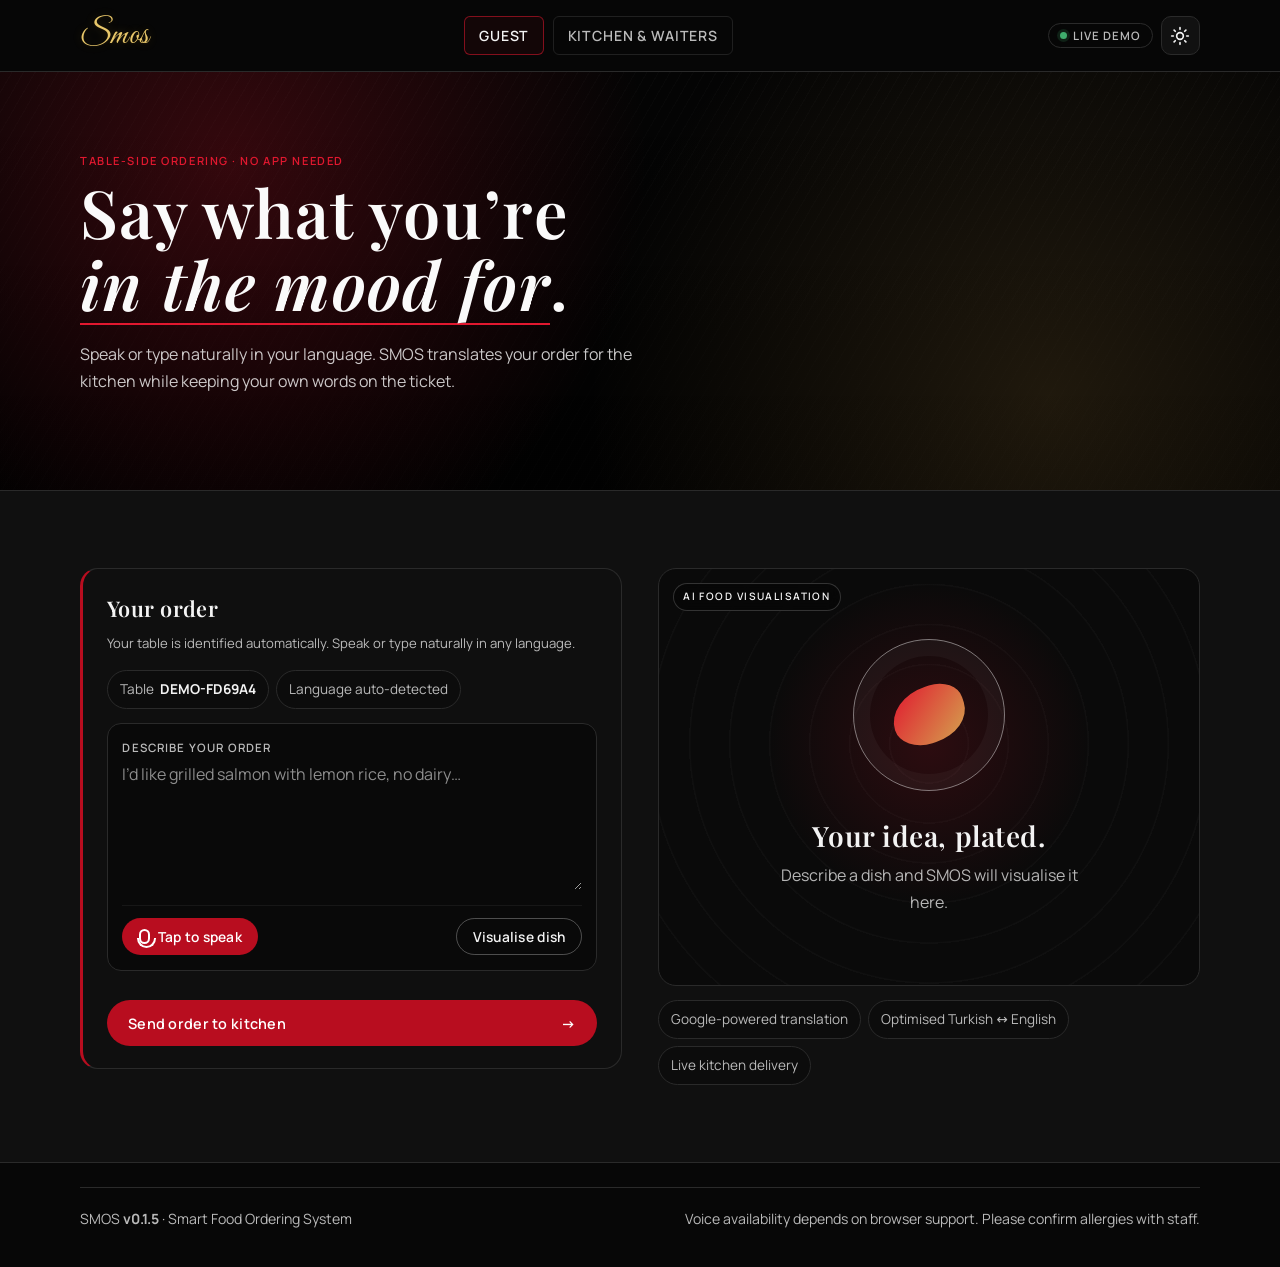
==== commit f5cd1017: "Automate table and language context for SMOS v0.1.5" ====
--- a/static/index.html
+++ b/static/index.html
@@ -23,7 +23,7 @@
   <link rel="preconnect" href="https://fonts.googleapis.com">
   <link rel="preconnect" href="https://fonts.gstatic.com" crossorigin>
   <link rel="dns-prefetch" href="https://image.pollinations.ai">
-  <link rel="stylesheet" href="/static/styles.css?v=0.1.4">
+  <link rel="stylesheet" href="/static/styles.css?v=0.1.5">
   <link
     rel="stylesheet"
     href="https://fonts.googleapis.com/css2?family=Great+Vibes&family=Manrope:wght@400;500;600&family=Playfair+Display:ital,wght@0,500;0,600;0,700;1,500&display=swap"
@@ -80,22 +80,12 @@
         <div class="container guest-layout">
           <div class="card order-panel accent-border">
             <h2 class="form-title">Your order</h2>
-            <p class="form-hint">Tell us the table, then speak or type the dishes you’d like.</p>
+            <p class="form-hint">Your table is identified automatically. Speak or type naturally in any language.</p>
 
             <form id="order-form" class="reserve-form">
-              <div class="compact-fields">
-                <label>
-                  <span>Your name</span>
-                  <input id="customer-name" maxlength="80" placeholder="e.g. Amara">
-                </label>
-                <label>
-                  <span>Table</span>
-                  <input id="table-number" maxlength="30" placeholder="e.g. 12" required>
-                </label>
-                <label>
-                  <span>I’m speaking</span>
-                  <select id="guest-language" aria-label="Order language"></select>
-                </label>
+              <div class="detected-context" aria-label="Automatically detected order context">
+                <span class="chip chip-static">Table <strong id="detected-table"></strong></span>
+                <span class="chip chip-static">Language auto-detected</span>
               </div>
 
               <div class="order-composer">
@@ -199,7 +189,6 @@
       </div>
       <div class="order-meta">
         <span class="chip chip-static table-value"></span>
-        <span class="chip chip-static customer-value"></span>
       </div>
       <p class="order-copy"></p>
       <details>
@@ -220,6 +209,6 @@
     </article>
   </template>
 
-  <script src="/static/app.js?v=0.1.4" defer></script>
+  <script src="/static/app.js?v=0.1.5" defer></script>
 </body>
 </html>
--- a/static/styles.css
+++ b/static/styles.css
@@ -487,12 +487,6 @@
   gap: 0.85rem;
 }
 
-.compact-fields {
-  display: grid;
-  grid-template-columns: 1fr 0.6fr 1.1fr;
-  gap: 0.6rem;
-}
-
 .reserve-form label > span,
 .order-composer > label,
 .dashboard-controls label > span {
@@ -503,6 +497,17 @@
   text-transform: uppercase;
   color: var(--muted);
   margin: 0 0 0.3rem;
+}
+
+.detected-context {
+  display: flex;
+  flex-wrap: wrap;
+  gap: 0.45rem;
+}
+
+.detected-context strong {
+  color: var(--text);
+  margin-left: 0.2rem;
 }
 
 input,
@@ -1052,14 +1057,6 @@
     max-width: none;
   }
 
-  .compact-fields {
-    grid-template-columns: 1fr 0.7fr;
-  }
-
-  .compact-fields label:last-child {
-    grid-column: 1 / -1;
-  }
-
   .card {
     padding: 1.15rem 1.1rem;
   }
